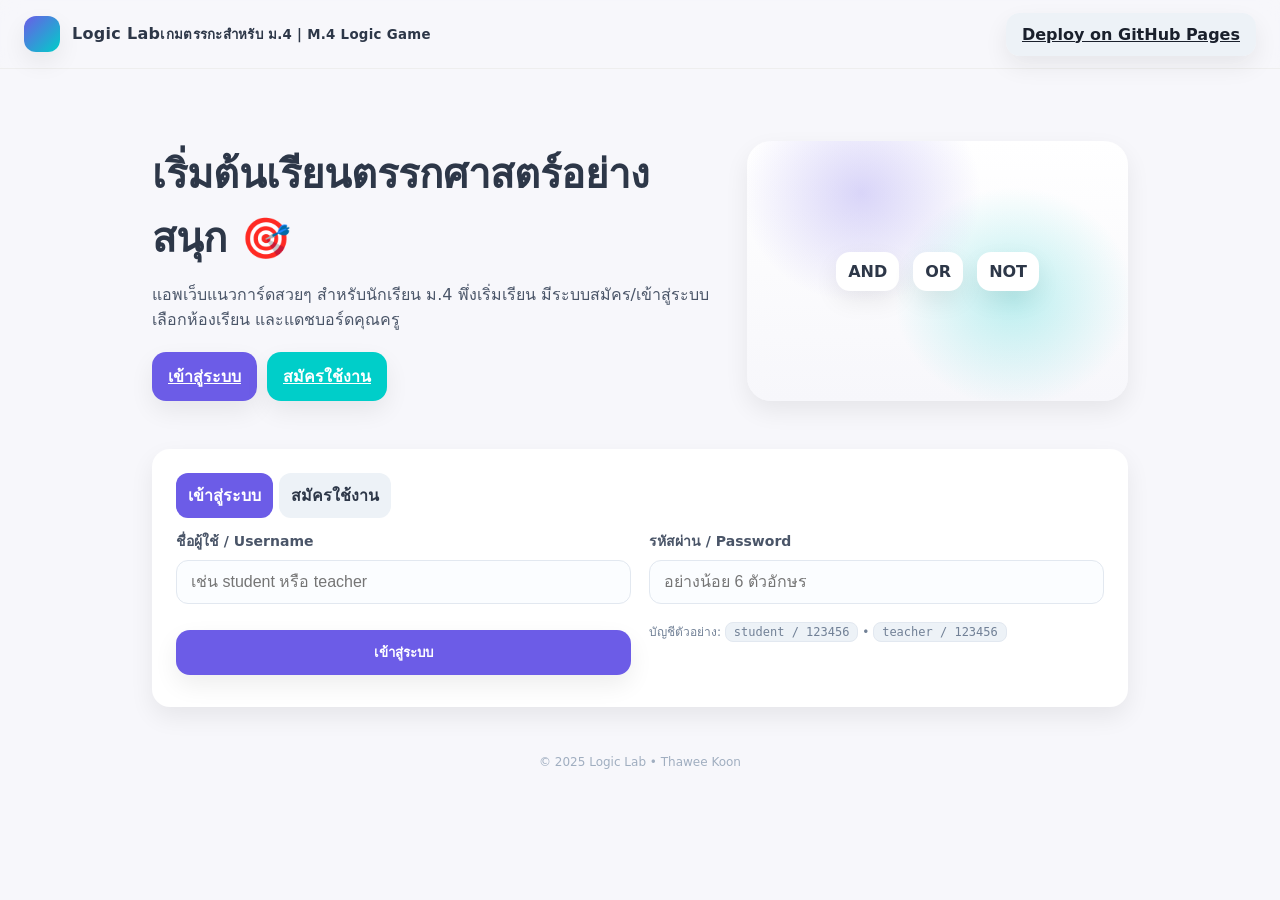
==== index.html @ f29038a8 "Add files via upload" ====
<!doctype html>
<html lang="th">
<head>
  <meta charset="utf-8">
  <meta name="viewport" content="width=device-width, initial-scale=1">
  <title>Logic Lab M.4 — เข้าสู่ระบบ / สมัคร</title>
  <link rel="stylesheet" href="styles.css">
</head>
<body>
  <div class="nav">
    <div class="brand">
      <div class="brand-logo"></div>
      <div><span>Logic Lab</span><small>เกมตรรกะสำหรับ ม.4 | M.4 Logic Game</small></div>
    </div>
    <div>
      <a class="btn ghost" href="https://pages.github.com/" target="_blank" rel="noopener">Deploy on GitHub Pages</a>
    </div>
  </div>

  <div class="container">
    <div class="hero">
      <div>
        <h1>เริ่มต้นเรียนตรรกศาสตร์อย่างสนุก 🎯</h1>
        <p>แอพเว็บแนวการ์ดสวยๆ สำหรับนักเรียน ม.4 พึ่งเริ่มเรียน มีระบบสมัคร/เข้าสู่ระบบ เลือกห้องเรียน และแดชบอร์ดคุณครู</p>
        <div style="display:flex; gap:10px">
          <a class="btn" href="#auth">เข้าสู่ระบบ</a>
          <a class="btn accent" href="#auth" onclick="document.getElementById('tab-register').click()">สมัครใช้งาน</a>
        </div>
      </div>
      <div class="hero-ill">
        <div class="chip">AND</div>
        <div class="chip">OR</div>
        <div class="chip">NOT</div>
      </div>
    </div>

    <div class="card" id="auth">
      <div class="card-tabs">
        <div class="tab active" id="tab-login">เข้าสู่ระบบ</div>
        <div class="tab" id="tab-register">สมัครใช้งาน</div>
      </div>

      <div id="card-login">
        <form id="loginForm" class="grid cols-2">
          <div class="input">
            <label>ชื่อผู้ใช้ / Username</label>
            <input id="login_user" placeholder="เช่น student หรือ teacher">
          </div>
          <div class="input">
            <label>รหัสผ่าน / Password</label>
            <input id="login_pass" type="password" placeholder="อย่างน้อย 6 ตัวอักษร">
          </div>
          <div>
            <button class="btn" style="width:100%; margin-top:8px">เข้าสู่ระบบ</button>
            <div class="small" id="login_msg" style="margin-top:8px"></div>
          </div>
          <div class="small">
            บัญชีตัวอย่าง: <span class="kbd">student / 123456</span> • <span class="kbd">teacher / 123456</span>
          </div>
        </form>
      </div>

      <div id="card-register" class="hidden">
        <form id="regForm" class="grid cols-2">
          <div class="input"><label>ชื่อ - นามสกุล</label><input id="reg_name" placeholder="เช่น นราธิป ใจดี"></div>
          <div class="input"><label>ชื่อผู้ใช้ (ไม่ซ้ำ)</label><input id="reg_user" placeholder="เช่น poohhub_m4"></div>
          <div class="input"><label>รหัสผ่าน</label><input id="reg_pass" type="password"></div>
          <div class="input"><label>บทบาท</label>
            <select id="reg_role">
              <option value="student">นักเรียน / Student</option>
              <option value="teacher">คุณครู / Teacher</option>
            </select>
          </div>
          <div><button class="btn success" style="width:100%; margin-top:8px">สมัครใช้งาน</button></div>
          <div class="small" id="reg_msg" style="align-self:center"></div>
        </form>
      </div>
    </div>
  </div>

  <div id="toast" class="card hidden" style="position:fixed; bottom:24px; left:50%; transform:translateX(-50%); padding:12px 16px;">ข้อความ</div>
  <div class="footer">© 2025 Logic Lab • Thawee Koon</div>

  <script src="app.js"></script>
  <script>TK.initIndex()</script>
</body>
</html>
---- styles.css ----
:root{
  --bg: #f7f7fb;
  --card: #ffffff;
  --primary: #6c5ce7;
  --accent: #00cec9;
  --muted: #a0aec0;
  --danger: #ff7675;
  --success: #00b894;
  --text: #2d3748;
  --shadow: 0 10px 25px rgba(0,0,0,.07);
  --radius: 18px;
}

*{box-sizing:border-box}

html,body{
  margin:0;
  padding:0;
  background:var(--bg);
  color:var(--text);
  font-family: ui-sans-serif,system-ui,-apple-system,Segoe UI,Roboto,Inter,Helvetica,Arial,"Apple Color Emoji","Segoe UI Emoji";
}

.container{
  max-width:1024px;
  margin:0 auto;
  padding:24px;
}

.nav{
  display:flex;
  align-items:center;
  justify-content:space-between;
  padding:16px 24px;
  position:sticky; top:0;
  background:rgba(247,247,251,.8);
  backdrop-filter:saturate(180%) blur(10px);
  border-bottom:1px solid #eee;
  z-index:10;
}

.brand{
  display:flex; align-items:center; gap:12px;
  font-weight:800; letter-spacing:.3px;
}
.brand-logo{
  width:36px; height:36px; border-radius:12px;
  background: linear-gradient(135deg,var(--primary),var(--accent));
  box-shadow: var(--shadow);
}
.brand span small{ display:block; font-weight:600; color:var(--muted)}

.btn{
  appearance:none; border:none; outline:none; cursor:pointer;
  padding:12px 16px; border-radius:14px;
  background:var(--primary); color:white; font-weight:700;
  box-shadow: var(--shadow); transition:transform .06s ease, opacity .2s;
}
.btn:hover{ transform: translateY(-1px); opacity:.95 }
.btn.ghost{ background:#edf2f7; color:#1a202c }
.btn.danger{ background:var(--danger) }
.btn.success{ background:var(--success) }
.btn.accent{ background:var(--accent) }

.card{
  background:var(--card); border-radius:var(--radius);
  box-shadow: var(--shadow); padding:24px;
}

.grid{
  display:grid; gap:18px;
}
.grid.cols-2{ grid-template-columns:repeat(2,minmax(0,1fr)); }
.grid.cols-3{ grid-template-columns:repeat(3,minmax(0,1fr)); }
@media (max-width:900px){
  .grid.cols-2,.grid.cols-3{ grid-template-columns:1fr }
}

.input{
  display:flex; flex-direction:column; gap:8px;
}
.input label{ font-weight:700; font-size:14px; color:#4a5568 }
.input input, .input select, .input textarea{
  width:100%; padding:12px 14px; border-radius:12px;
  border:1px solid #e2e8f0; background:#fbfdff;
  font-size:16px;
}
.input input:focus, .input select:focus, .input textarea:focus{
  outline:2px solid #dfe7ff; border-color:#cbd5e0;
}

.section-title{
  font-size:22px; font-weight:800; margin:0 0 12px;
}

.kbd{
  display:inline-block; padding:2px 8px; border-radius:8px;
  background:#edf2f7; border:1px solid #e2e8f0; font-family:ui-monospace,Menlo,Consolas,monospace;
}

.badge{
  display:inline-block; padding:6px 10px; border-radius:999px;
  background:#edf2f7; color:#2d3748; font-weight:700; font-size:12px;
}

.table{
  width:100%; border-collapse:separate; border-spacing:0 10px;
}
.table th{ text-align:left; font-size:12px; color:#718096; }
.table td, .table th{ padding:10px 12px; }
.table tr{
  background:var(--card); box-shadow: var(--shadow); border-radius:12px;
}
.table tr td:first-child, .table tr th:first-child{ border-top-left-radius:12px; border-bottom-left-radius:12px }
.table tr td:last-child, .table tr th:last-child{ border-top-right-radius:12px; border-bottom-right-radius:12px }

.hero{
  padding:48px 0;
  display:grid; grid-template-columns:1.2fr .8fr; gap:24px; align-items:center;
}
.hero h1{ font-size:40px; margin:0 0 12px }
.hero p{ color:#4a5568; margin:0 0 20px }
.hero-ill{
  height:260px; border-radius:24px; background:
    radial-gradient(120px 110px at 30% 20%, rgba(108,92,231,.25), transparent),
    radial-gradient(120px 110px at 70% 60%, rgba(0,206,201,.25), transparent),
    linear-gradient(180deg, #fff, #f7f7fb);
  display:flex; align-items:center; justify-content:center; gap:14px;
  box-shadow: var(--shadow);
}
.hero-ill .chip{
  padding:10px 12px; border-radius:14px; background:#fff;
  box-shadow:var(--shadow); font-weight:800
}

.card-tabs{
  display:flex; gap:6px; margin-bottom:12px;
}
.tab{
  padding:10px 12px; border-radius:12px; font-weight:700; cursor:pointer;
  background:#edf2f7; color:#2d3748;
}
.tab.active{ background:var(--primary); color:#fff }

.footer{
  text-align:center; color:#a0aec0; font-size:12px; padding:24px;
}
.small{ font-size:12px; color:#718096 }
.hidden{ display:none !important }
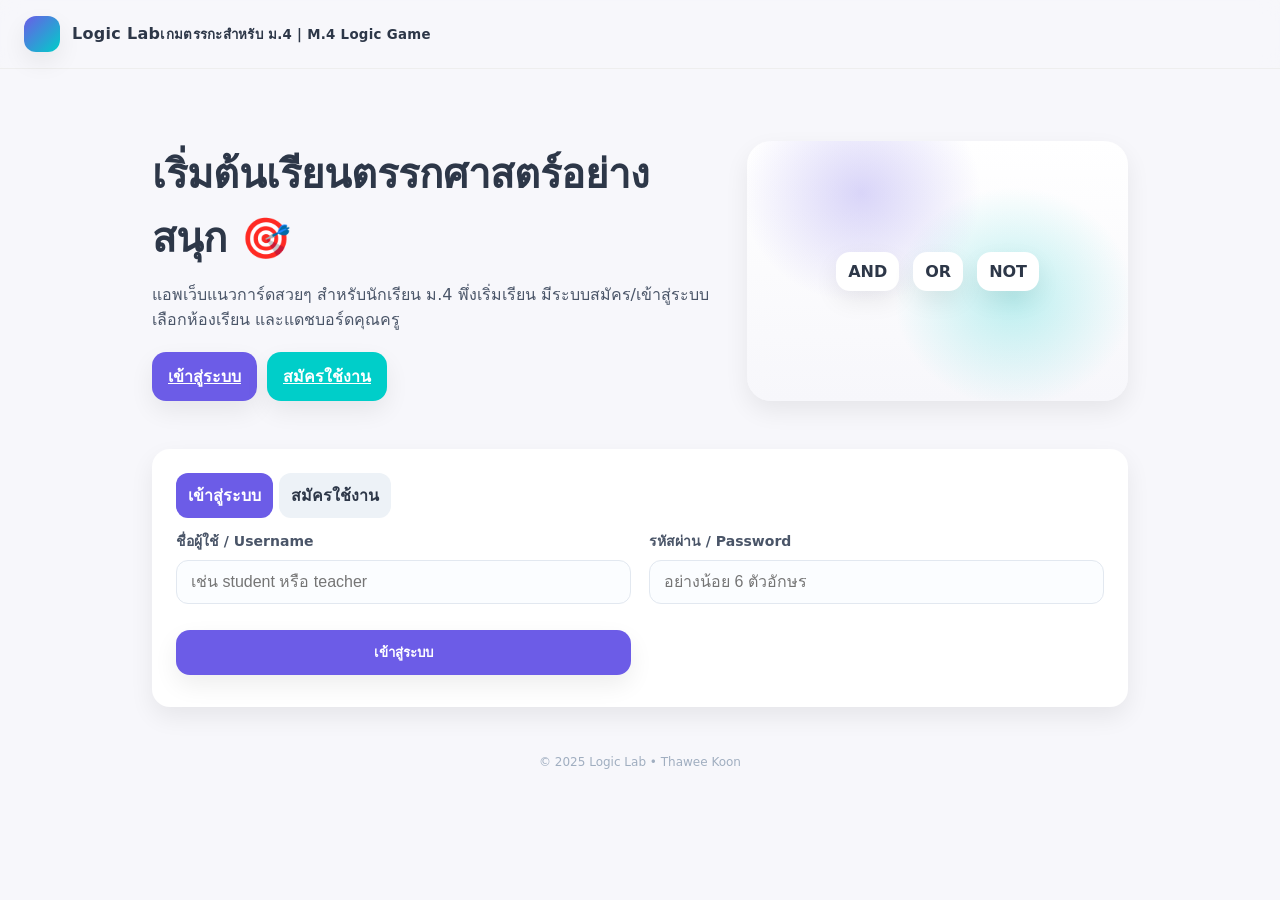
==== commit 782991db: "Add files via upload" ====
--- a/index.html
+++ b/index.html
@@ -11,9 +11,6 @@
     <div class="brand">
       <div class="brand-logo"></div>
       <div><span>Logic Lab</span><small>เกมตรรกะสำหรับ ม.4 | M.4 Logic Game</small></div>
-    </div>
-    <div>
-      <a class="btn ghost" href="https://pages.github.com/" target="_blank" rel="noopener">Deploy on GitHub Pages</a>
     </div>
   </div>
 
@@ -54,9 +51,7 @@
             <button class="btn" style="width:100%; margin-top:8px">เข้าสู่ระบบ</button>
             <div class="small" id="login_msg" style="margin-top:8px"></div>
           </div>
-          <div class="small">
-            บัญชีตัวอย่าง: <span class="kbd">student / 123456</span> • <span class="kbd">teacher / 123456</span>
-          </div>
+          
         </form>
       </div>
 
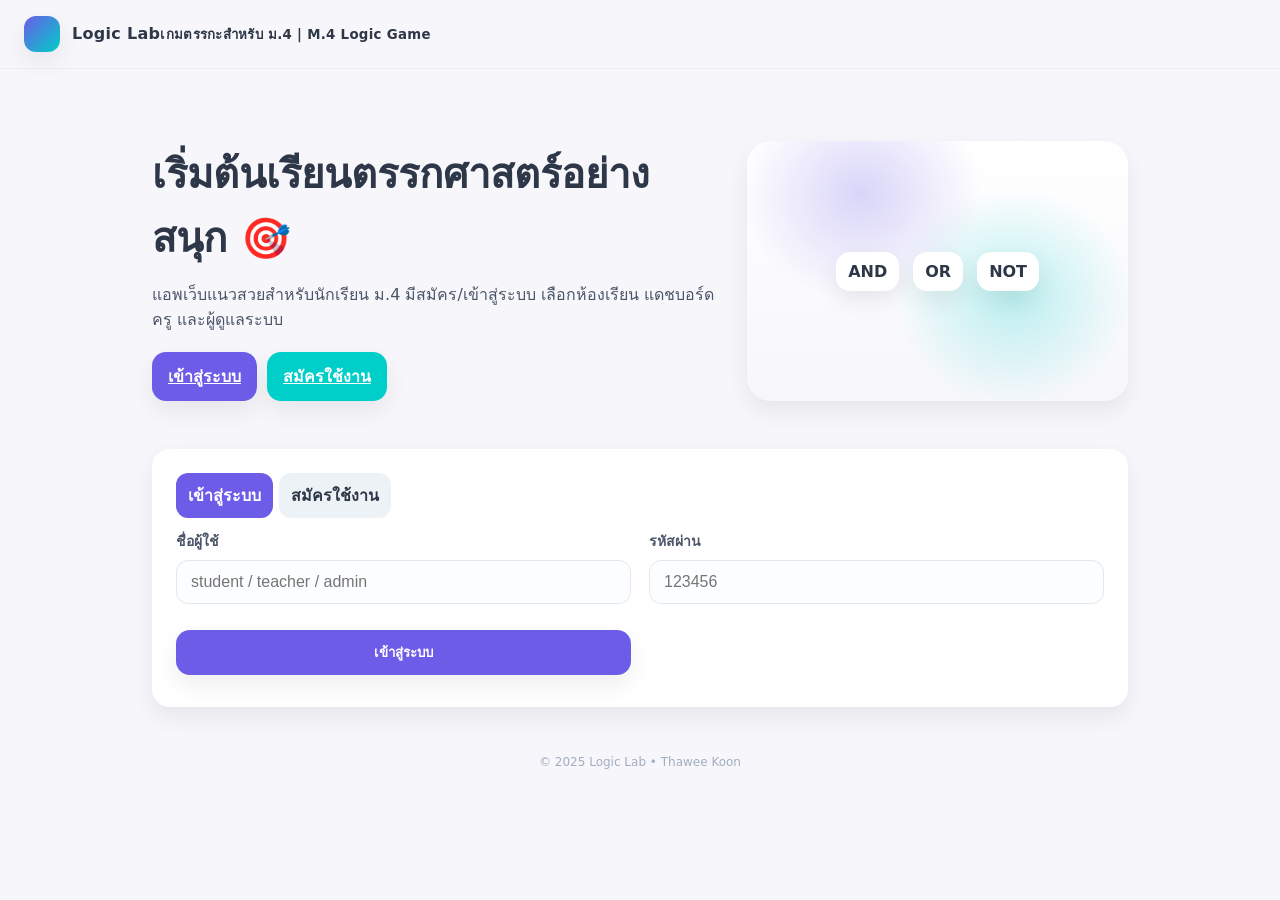
==== commit fa8cfd48: "Add files via upload" ====
--- a/index.html
+++ b/index.html
@@ -12,23 +12,20 @@
       <div class="brand-logo"></div>
       <div><span>Logic Lab</span><small>เกมตรรกะสำหรับ ม.4 | M.4 Logic Game</small></div>
     </div>
+    
   </div>
 
   <div class="container">
     <div class="hero">
       <div>
         <h1>เริ่มต้นเรียนตรรกศาสตร์อย่างสนุก 🎯</h1>
-        <p>แอพเว็บแนวการ์ดสวยๆ สำหรับนักเรียน ม.4 พึ่งเริ่มเรียน มีระบบสมัคร/เข้าสู่ระบบ เลือกห้องเรียน และแดชบอร์ดคุณครู</p>
-        <div style="display:flex; gap:10px">
+        <p>แอพเว็บแนวสวยสำหรับนักเรียน ม.4 มีสมัคร/เข้าสู่ระบบ เลือกห้องเรียน แดชบอร์ดครู และผู้ดูแลระบบ</p>
+        <div style="display:flex;gap:10px">
           <a class="btn" href="#auth">เข้าสู่ระบบ</a>
           <a class="btn accent" href="#auth" onclick="document.getElementById('tab-register').click()">สมัครใช้งาน</a>
         </div>
       </div>
-      <div class="hero-ill">
-        <div class="chip">AND</div>
-        <div class="chip">OR</div>
-        <div class="chip">NOT</div>
-      </div>
+      <div class="hero-ill"><div class="chip">AND</div><div class="chip">OR</div><div class="chip">NOT</div></div>
     </div>
 
     <div class="card" id="auth">
@@ -39,34 +36,19 @@
 
       <div id="card-login">
         <form id="loginForm" class="grid cols-2">
-          <div class="input">
-            <label>ชื่อผู้ใช้ / Username</label>
-            <input id="login_user" placeholder="เช่น student หรือ teacher">
-          </div>
-          <div class="input">
-            <label>รหัสผ่าน / Password</label>
-            <input id="login_pass" type="password" placeholder="อย่างน้อย 6 ตัวอักษร">
-          </div>
-          <div>
-            <button class="btn" style="width:100%; margin-top:8px">เข้าสู่ระบบ</button>
-            <div class="small" id="login_msg" style="margin-top:8px"></div>
-          </div>
-          
+          <div class="input"><label>ชื่อผู้ใช้</label><input id="login_user" placeholder="student / teacher / admin"></div>
+          <div class="input"><label>รหัสผ่าน</label><input id="login_pass" type="password" placeholder="123456"></div>
+          <div><button class="btn" style="width:100%;margin-top:8px">เข้าสู่ระบบ</button><div class="small" id="login_msg" style="margin-top:8px"></div></div>
         </form>
       </div>
 
       <div id="card-register" class="hidden">
         <form id="regForm" class="grid cols-2">
           <div class="input"><label>ชื่อ - นามสกุล</label><input id="reg_name" placeholder="เช่น นราธิป ใจดี"></div>
-          <div class="input"><label>ชื่อผู้ใช้ (ไม่ซ้ำ)</label><input id="reg_user" placeholder="เช่น poohhub_m4"></div>
+          <div class="input"><label>ชื่อผู้ใช้</label><input id="reg_user" placeholder="เช่น poohhub_m4"></div>
           <div class="input"><label>รหัสผ่าน</label><input id="reg_pass" type="password"></div>
-          <div class="input"><label>บทบาท</label>
-            <select id="reg_role">
-              <option value="student">นักเรียน / Student</option>
-              <option value="teacher">คุณครู / Teacher</option>
-            </select>
-          </div>
-          <div><button class="btn success" style="width:100%; margin-top:8px">สมัครใช้งาน</button></div>
+          <div class="small" style="align-self:center">* สมัครด้วยตัวเองได้เฉพาะ <b>นักเรียน</b>. ถ้าเป็นครูให้ผู้ดูแลระบบสร้างบัญชีให้</div>
+          <div><button class="btn success" style="width:100%;margin-top:8px">สมัครใช้งาน</button></div>
           <div class="small" id="reg_msg" style="align-self:center"></div>
         </form>
       </div>
--- a/styles.css
+++ b/styles.css
@@ -11,140 +11,54 @@
   --shadow: 0 10px 25px rgba(0,0,0,.07);
   --radius: 18px;
 }
-
 *{box-sizing:border-box}
-
-html,body{
-  margin:0;
-  padding:0;
-  background:var(--bg);
-  color:var(--text);
-  font-family: ui-sans-serif,system-ui,-apple-system,Segoe UI,Roboto,Inter,Helvetica,Arial,"Apple Color Emoji","Segoe UI Emoji";
-}
-
-.container{
-  max-width:1024px;
-  margin:0 auto;
-  padding:24px;
-}
-
-.nav{
-  display:flex;
-  align-items:center;
-  justify-content:space-between;
-  padding:16px 24px;
-  position:sticky; top:0;
-  background:rgba(247,247,251,.8);
-  backdrop-filter:saturate(180%) blur(10px);
-  border-bottom:1px solid #eee;
-  z-index:10;
-}
-
-.brand{
-  display:flex; align-items:center; gap:12px;
-  font-weight:800; letter-spacing:.3px;
-}
-.brand-logo{
-  width:36px; height:36px; border-radius:12px;
-  background: linear-gradient(135deg,var(--primary),var(--accent));
-  box-shadow: var(--shadow);
-}
-.brand span small{ display:block; font-weight:600; color:var(--muted)}
-
-.btn{
-  appearance:none; border:none; outline:none; cursor:pointer;
-  padding:12px 16px; border-radius:14px;
-  background:var(--primary); color:white; font-weight:700;
-  box-shadow: var(--shadow); transition:transform .06s ease, opacity .2s;
-}
-.btn:hover{ transform: translateY(-1px); opacity:.95 }
-.btn.ghost{ background:#edf2f7; color:#1a202c }
-.btn.danger{ background:var(--danger) }
-.btn.success{ background:var(--success) }
-.btn.accent{ background:var(--accent) }
-
-.card{
-  background:var(--card); border-radius:var(--radius);
-  box-shadow: var(--shadow); padding:24px;
-}
-
-.grid{
-  display:grid; gap:18px;
-}
-.grid.cols-2{ grid-template-columns:repeat(2,minmax(0,1fr)); }
-.grid.cols-3{ grid-template-columns:repeat(3,minmax(0,1fr)); }
-@media (max-width:900px){
-  .grid.cols-2,.grid.cols-3{ grid-template-columns:1fr }
-}
-
-.input{
-  display:flex; flex-direction:column; gap:8px;
-}
-.input label{ font-weight:700; font-size:14px; color:#4a5568 }
-.input input, .input select, .input textarea{
-  width:100%; padding:12px 14px; border-radius:12px;
-  border:1px solid #e2e8f0; background:#fbfdff;
-  font-size:16px;
-}
-.input input:focus, .input select:focus, .input textarea:focus{
-  outline:2px solid #dfe7ff; border-color:#cbd5e0;
-}
-
-.section-title{
-  font-size:22px; font-weight:800; margin:0 0 12px;
-}
-
-.kbd{
-  display:inline-block; padding:2px 8px; border-radius:8px;
-  background:#edf2f7; border:1px solid #e2e8f0; font-family:ui-monospace,Menlo,Consolas,monospace;
-}
-
-.badge{
-  display:inline-block; padding:6px 10px; border-radius:999px;
-  background:#edf2f7; color:#2d3748; font-weight:700; font-size:12px;
-}
-
-.table{
-  width:100%; border-collapse:separate; border-spacing:0 10px;
-}
-.table th{ text-align:left; font-size:12px; color:#718096; }
-.table td, .table th{ padding:10px 12px; }
-.table tr{
-  background:var(--card); box-shadow: var(--shadow); border-radius:12px;
-}
-.table tr td:first-child, .table tr th:first-child{ border-top-left-radius:12px; border-bottom-left-radius:12px }
-.table tr td:last-child, .table tr th:last-child{ border-top-right-radius:12px; border-bottom-right-radius:12px }
-
-.hero{
-  padding:48px 0;
-  display:grid; grid-template-columns:1.2fr .8fr; gap:24px; align-items:center;
-}
-.hero h1{ font-size:40px; margin:0 0 12px }
-.hero p{ color:#4a5568; margin:0 0 20px }
-.hero-ill{
-  height:260px; border-radius:24px; background:
-    radial-gradient(120px 110px at 30% 20%, rgba(108,92,231,.25), transparent),
-    radial-gradient(120px 110px at 70% 60%, rgba(0,206,201,.25), transparent),
-    linear-gradient(180deg, #fff, #f7f7fb);
-  display:flex; align-items:center; justify-content:center; gap:14px;
-  box-shadow: var(--shadow);
-}
-.hero-ill .chip{
-  padding:10px 12px; border-radius:14px; background:#fff;
-  box-shadow:var(--shadow); font-weight:800
-}
-
-.card-tabs{
-  display:flex; gap:6px; margin-bottom:12px;
-}
-.tab{
-  padding:10px 12px; border-radius:12px; font-weight:700; cursor:pointer;
-  background:#edf2f7; color:#2d3748;
-}
-.tab.active{ background:var(--primary); color:#fff }
-
-.footer{
-  text-align:center; color:#a0aec0; font-size:12px; padding:24px;
-}
-.small{ font-size:12px; color:#718096 }
-.hidden{ display:none !important }
+html,body{margin:0;padding:0;background:var(--bg);color:var(--text);
+  font-family: ui-sans-serif,system-ui,-apple-system,Segoe UI,Roboto,Inter,Helvetica,Arial}
+.container{max-width:1024px;margin:0 auto;padding:24px}
+.nav{display:flex;align-items:center;justify-content:space-between;padding:16px 24px;
+  position:sticky;top:0;background:rgba(247,247,251,.8);backdrop-filter:saturate(180%) blur(10px);
+  border-bottom:1px solid #eee;z-index:10}
+.brand{display:flex;align-items:center;gap:12px;font-weight:800;letter-spacing:.3px}
+.brand-logo{width:36px;height:36px;border-radius:12px;background:linear-gradient(135deg,var(--primary),var(--accent));box-shadow:var(--shadow)}
+.brand span small{display:block;font-weight:600;color:var(--muted)}
+.btn{appearance:none;border:none;outline:none;cursor:pointer;padding:12px 16px;border-radius:14px;
+  background:var(--primary);color:white;font-weight:700;box-shadow:var(--shadow);
+  transition:transform .06s ease,opacity .2s}
+.btn:hover{transform:translateY(-1px);opacity:.95}
+.btn.ghost{background:#edf2f7;color:#1a202c}
+.btn.danger{background:var(--danger)}
+.btn.success{background:var(--success)}
+.btn.accent{background:var(--accent)}
+.card{background:var(--card);border-radius:var(--radius);box-shadow:var(--shadow);padding:24px}
+.grid{display:grid;gap:18px}
+.grid.cols-2{grid-template-columns:repeat(2,minmax(0,1fr))}
+.grid.cols-3{grid-template-columns:repeat(3,minmax(0,1fr))}
+@media (max-width:900px){.grid.cols-2,.grid.cols-3{grid-template-columns:1fr}}
+.input{display:flex;flex-direction:column;gap:8px}
+.input label{font-weight:700;font-size:14px;color:#4a5568}
+.input input,.input select,.input textarea{width:100%;padding:12px 14px;border-radius:12px;border:1px solid #e2e8f0;background:#fbfdff;font-size:16px}
+.input input:focus,.input select:focus,.input textarea:focus{outline:2px solid #dfe7ff;border-color:#cbd5e0}
+.section-title{font-size:22px;font-weight:800;margin:0 0 12px}
+.kbd{display:inline-block;padding:2px 8px;border-radius:8px;background:#edf2f7;border:1px solid #e2e8f0;font-family:ui-monospace,Menlo,Consolas,monospace}
+.badge{display:inline-block;padding:6px 10px;border-radius:999px;background:#edf2f7;color:#2d3748;font-weight:700;font-size:12px}
+.table{width:100%;border-collapse:separate;border-spacing:0 10px}
+.table th{text-align:left;font-size:12px;color:#718096}
+.table td,.table th{padding:10px 12px}
+.table tr{background:var(--card);box-shadow:var(--shadow);border-radius:12px}
+.table tr td:first-child,.table tr th:first-child{border-top-left-radius:12px;border-bottom-left-radius:12px}
+.table tr td:last-child,.table tr th:last-child{border-top-right-radius:12px;border-bottom-right-radius:12px}
+.hero{padding:48px 0;display:grid;grid-template-columns:1.2fr .8fr;gap:24px;align-items:center}
+.hero h1{font-size:40px;margin:0 0 12px}
+.hero p{color:#4a5568;margin:0 0 20px}
+.hero-ill{height:260px;border-radius:24px;background:
+  radial-gradient(120px 110px at 30% 20%, rgba(108,92,231,.25), transparent),
+  radial-gradient(120px 110px at 70% 60%, rgba(0,206,201,.25), transparent),
+  linear-gradient(180deg, #fff, #f7f7fb);
+  display:flex;align-items:center;justify-content:center;gap:14px;box-shadow:var(--shadow)}
+.hero-ill .chip{padding:10px 12px;border-radius:14px;background:#fff;box-shadow:var(--shadow);font-weight:800}
+.card-tabs{display:flex;gap:6px;margin-bottom:12px}
+.tab{padding:10px 12px;border-radius:12px;font-weight:700;cursor:pointer;background:#edf2f7;color:#2d3748}
+.tab.active{background:var(--primary);color:#fff}
+.footer{text-align:center;color:#a0aec0;font-size:12px;padding:24px}
+.small{font-size:12px;color:#718096}
+.hidden{display:none !important}
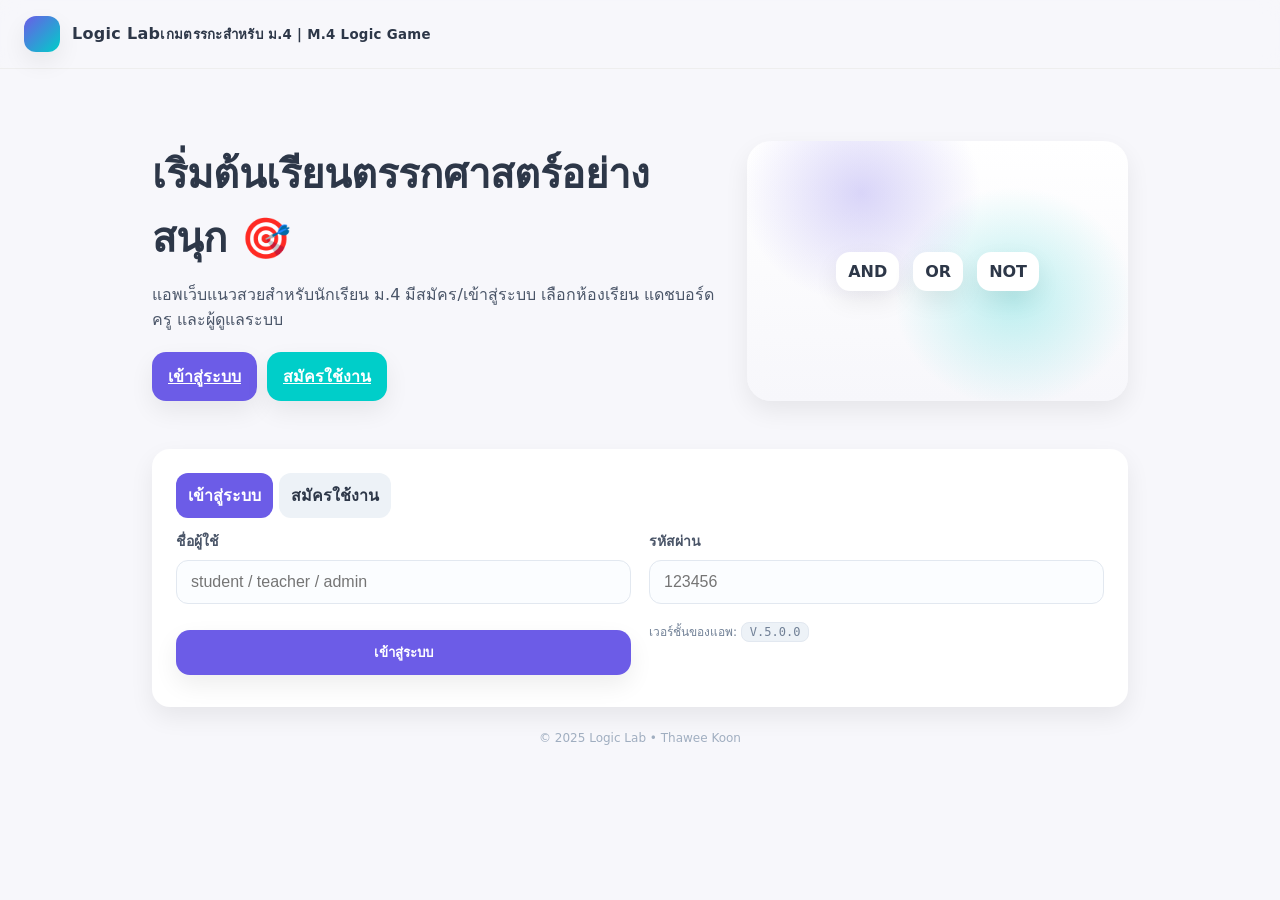
==== commit 2e4932e0: "Add files via upload" ====
--- a/index.html
+++ b/index.html
@@ -39,6 +39,7 @@
           <div class="input"><label>ชื่อผู้ใช้</label><input id="login_user" placeholder="student / teacher / admin"></div>
           <div class="input"><label>รหัสผ่าน</label><input id="login_pass" type="password" placeholder="123456"></div>
           <div><button class="btn" style="width:100%;margin-top:8px">เข้าสู่ระบบ</button><div class="small" id="login_msg" style="margin-top:8px"></div></div>
+		  <div class="small">เวอร์ชั้นของแอพ: <span class="kbd">V.5.0.0</span>
         </form>
       </div>
 
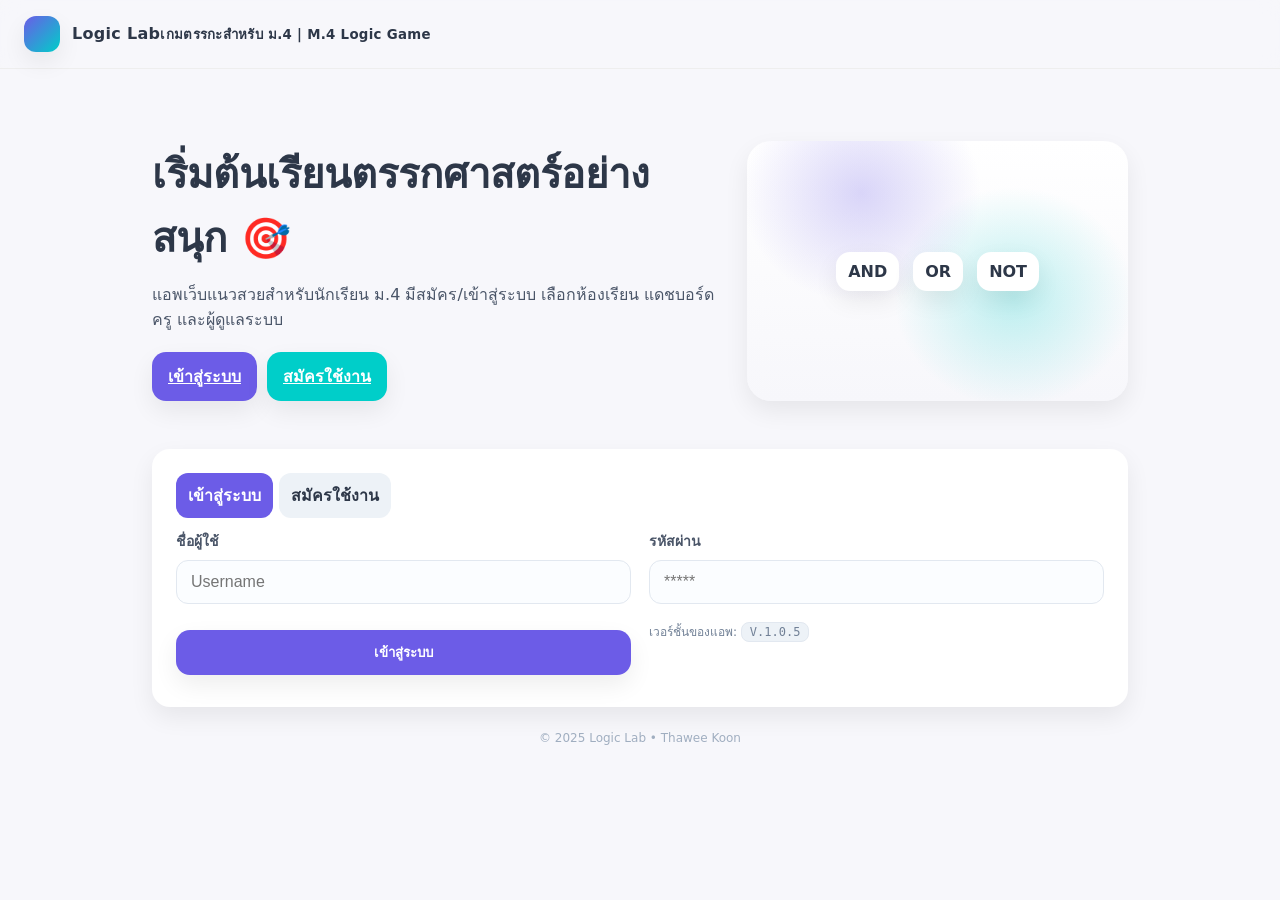
==== commit 4f8fe595: "Add files via upload" ====
--- a/index.html
+++ b/index.html
@@ -36,10 +36,10 @@
 
       <div id="card-login">
         <form id="loginForm" class="grid cols-2">
-          <div class="input"><label>ชื่อผู้ใช้</label><input id="login_user" placeholder="student / teacher / admin"></div>
-          <div class="input"><label>รหัสผ่าน</label><input id="login_pass" type="password" placeholder="123456"></div>
+          <div class="input"><label>ชื่อผู้ใช้</label><input id="login_user" placeholder="Username"></div>
+          <div class="input"><label>รหัสผ่าน</label><input id="login_pass" type="password" placeholder="*****"></div>
           <div><button class="btn" style="width:100%;margin-top:8px">เข้าสู่ระบบ</button><div class="small" id="login_msg" style="margin-top:8px"></div></div>
-		  <div class="small">เวอร์ชั้นของแอพ: <span class="kbd">V.5.0.0</span>
+		  <div class="small">เวอร์ชั้นของแอพ: <span class="kbd">V.1.0.5</span>
         </form>
       </div>
 
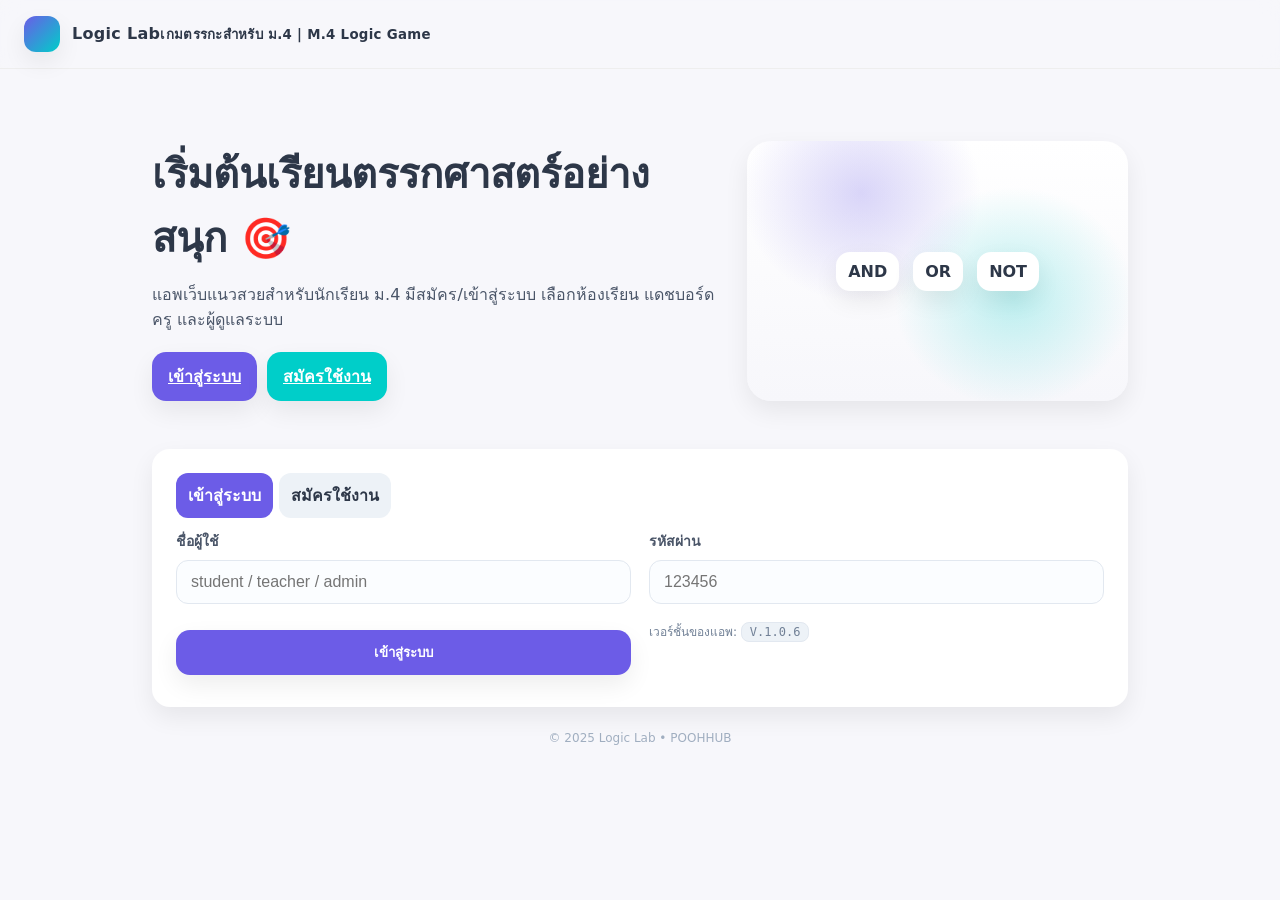
==== commit 56a74d01: "Add files via upload" ====
--- a/index.html
+++ b/index.html
@@ -36,28 +36,29 @@
 
       <div id="card-login">
         <form id="loginForm" class="grid cols-2">
-          <div class="input"><label>ชื่อผู้ใช้</label><input id="login_user" placeholder="Username"></div>
-          <div class="input"><label>รหัสผ่าน</label><input id="login_pass" type="password" placeholder="*****"></div>
+          <div class="input"><label>ชื่อผู้ใช้</label><input id="login_user" placeholder="student / teacher / admin"></div>
+          <div class="input"><label>รหัสผ่าน</label><input id="login_pass" type="password" placeholder="123456"></div>
           <div><button class="btn" style="width:100%;margin-top:8px">เข้าสู่ระบบ</button><div class="small" id="login_msg" style="margin-top:8px"></div></div>
-		  <div class="small">เวอร์ชั้นของแอพ: <span class="kbd">V.1.0.5</span>
-        </form>
+          <div class="small">เวอร์ชั้นของแอพ: <span class="kbd">V.1.0.6</span>
+		  </form>
       </div>
 
       <div id="card-register" class="hidden">
         <form id="regForm" class="grid cols-2">
-          <div class="input"><label>ชื่อ - นามสกุล</label><input id="reg_name" placeholder="เช่น นราธิป ใจดี"></div>
-          <div class="input"><label>ชื่อผู้ใช้</label><input id="reg_user" placeholder="เช่น poohhub_m4"></div>
-          <div class="input"><label>รหัสผ่าน</label><input id="reg_pass" type="password"></div>
+          <div class="input"><label>ชื่อ - นามสกุล</label><input id="reg_name" placeholder="เช่น นราธิป ใจดี" required></div>
+          <div class="input"><label>ชื่อผู้ใช้</label><input id="reg_user" placeholder="เช่น poohhub_m4" pattern="[^\s]{3,}" title="อย่างน้อย 3 ตัว และห้ามเป็นช่องว่างล้วน" required></div>
+          <div class="input"><label>รหัสผ่าน</label><input id="reg_pass" type="password" minlength="6" required></div>
           <div class="small" style="align-self:center">* สมัครด้วยตัวเองได้เฉพาะ <b>นักเรียน</b>. ถ้าเป็นครูให้ผู้ดูแลระบบสร้างบัญชีให้</div>
           <div><button class="btn success" style="width:100%;margin-top:8px">สมัครใช้งาน</button></div>
           <div class="small" id="reg_msg" style="align-self:center"></div>
+          <div class="small" id="storage_hint" style="grid-column:1/-1;color:#718096">หากสมัครไม่สำเร็จ: ตรวจสอบว่าเบราว์เซอร์ไม่อยู่ในโหมดไม่ระบุตัวตน และอนุญาตการเก็บข้อมูล (localStorage)</div>
         </form>
       </div>
     </div>
   </div>
 
   <div id="toast" class="card hidden" style="position:fixed; bottom:24px; left:50%; transform:translateX(-50%); padding:12px 16px;">ข้อความ</div>
-  <div class="footer">© 2025 Logic Lab • Thawee Koon</div>
+  <div class="footer">© 2025 Logic Lab • POOHHUB</div>
 
   <script src="app.js"></script>
   <script>TK.initIndex()</script>
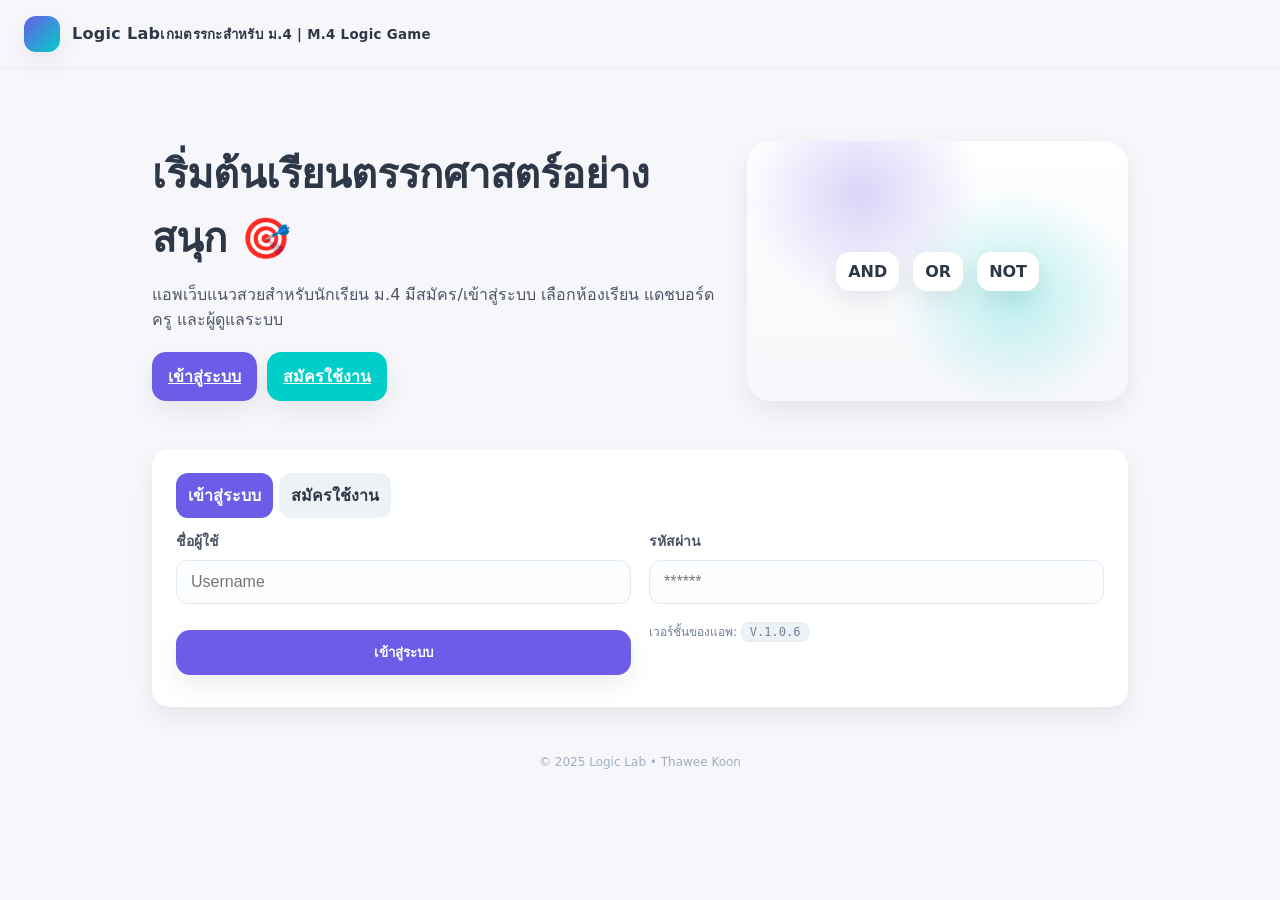
==== commit 86b4419e: "Add files via upload" ====
--- a/index.html
+++ b/index.html
@@ -12,7 +12,7 @@
       <div class="brand-logo"></div>
       <div><span>Logic Lab</span><small>เกมตรรกะสำหรับ ม.4 | M.4 Logic Game</small></div>
     </div>
-    
+
   </div>
 
   <div class="container">
@@ -36,17 +36,17 @@
 
       <div id="card-login">
         <form id="loginForm" class="grid cols-2">
-          <div class="input"><label>ชื่อผู้ใช้</label><input id="login_user" placeholder="student / teacher / admin"></div>
-          <div class="input"><label>รหัสผ่าน</label><input id="login_pass" type="password" placeholder="123456"></div>
+          <div class="input"><label>ชื่อผู้ใช้</label><input id="login_user" placeholder="Username"></div>
+          <div class="input"><label>รหัสผ่าน</label><input id="login_pass" type="password" placeholder="******"></div>
           <div><button class="btn" style="width:100%;margin-top:8px">เข้าสู่ระบบ</button><div class="small" id="login_msg" style="margin-top:8px"></div></div>
-          <div class="small">เวอร์ชั้นของแอพ: <span class="kbd">V.1.0.6</span>
-		  </form>
+          <div class="small">เวอร์ชั้นของแอพ: <span class="kbd">V.1.0.6</span> </div>
+        </form>
       </div>
 
       <div id="card-register" class="hidden">
         <form id="regForm" class="grid cols-2">
           <div class="input"><label>ชื่อ - นามสกุล</label><input id="reg_name" placeholder="เช่น นราธิป ใจดี" required></div>
-          <div class="input"><label>ชื่อผู้ใช้</label><input id="reg_user" placeholder="เช่น poohhub_m4" pattern="[^\s]{3,}" title="อย่างน้อย 3 ตัว และห้ามเป็นช่องว่างล้วน" required></div>
+          <div class="input"><label>ชื่อผู้ใช้</label><input id="reg_user" placeholder="เช่น naratip_m4/1" pattern="[\u0E00-\u0E7Fa-zA-Z0-9_\.]{3,}" title="ใช้ได้: ไทย/อังกฤษ/ตัวเลข/_ . อย่างน้อย 3 ตัว และห้ามเว้นว่าง" required></div>
           <div class="input"><label>รหัสผ่าน</label><input id="reg_pass" type="password" minlength="6" required></div>
           <div class="small" style="align-self:center">* สมัครด้วยตัวเองได้เฉพาะ <b>นักเรียน</b>. ถ้าเป็นครูให้ผู้ดูแลระบบสร้างบัญชีให้</div>
           <div><button class="btn success" style="width:100%;margin-top:8px">สมัครใช้งาน</button></div>
@@ -58,7 +58,7 @@
   </div>
 
   <div id="toast" class="card hidden" style="position:fixed; bottom:24px; left:50%; transform:translateX(-50%); padding:12px 16px;">ข้อความ</div>
-  <div class="footer">© 2025 Logic Lab • POOHHUB</div>
+  <div class="footer">© 2025 Logic Lab • Thawee Koon</div>
 
   <script src="app.js"></script>
   <script>TK.initIndex()</script>
